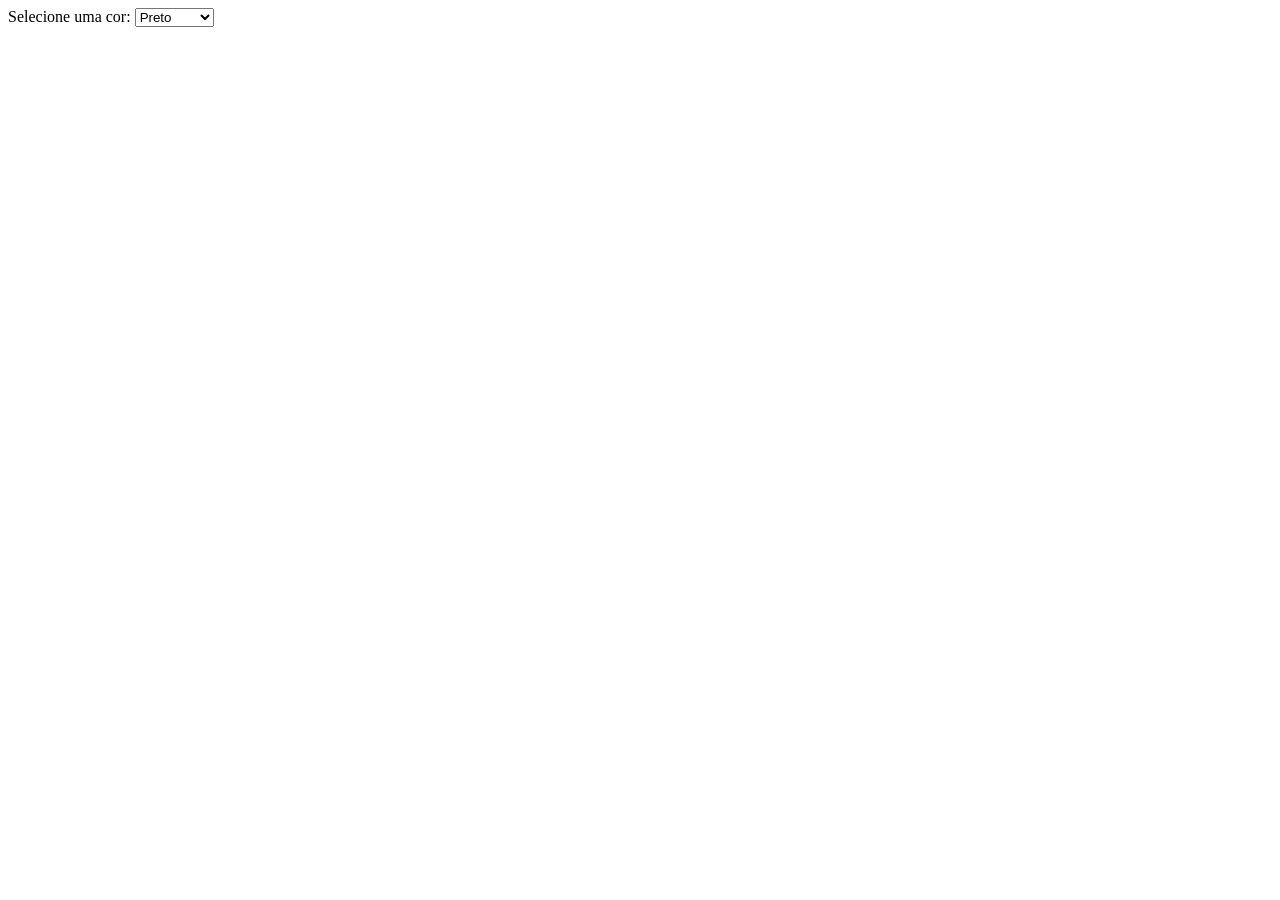
==== codigo-resistor/index.html @ 1f9bb3e5 "Reorganização Códigos" ====
<!DOCTYPE html>
<html lang="en">
<head>
    <meta charset="UTF-8">
    <meta name="viewport" content="width=device-width, initial-scale=1.0">
    <title>Document</title>
</head>
<body>
    <label for="colors">Selecione uma cor: </label>
    <select name="colors" id="colors">
        <option value="Preto">Preto</option>
        <option value="Marrom">Marrom</option>
        <option value="Vermelho">Vermelho</option>
        <option value="Laranja">Laranja</option>
        <option value="Amarelo">Amarelo</option>
        <option value="Verde">Verde</option>
        <option value="Azul">Azul</option>
        <option value="Violeta">Violeta</option>
        <option value="Cinza">Cinza</option>
        <option value="Branco">Branco</option>
        <option value="Dourado">Dourado</option>
        <option value="Prata">Prata</option>
    </select>

    <script src="calculadoraDeResistor.js"></script>
    <script src="main.js"></script>
</body>
</html>
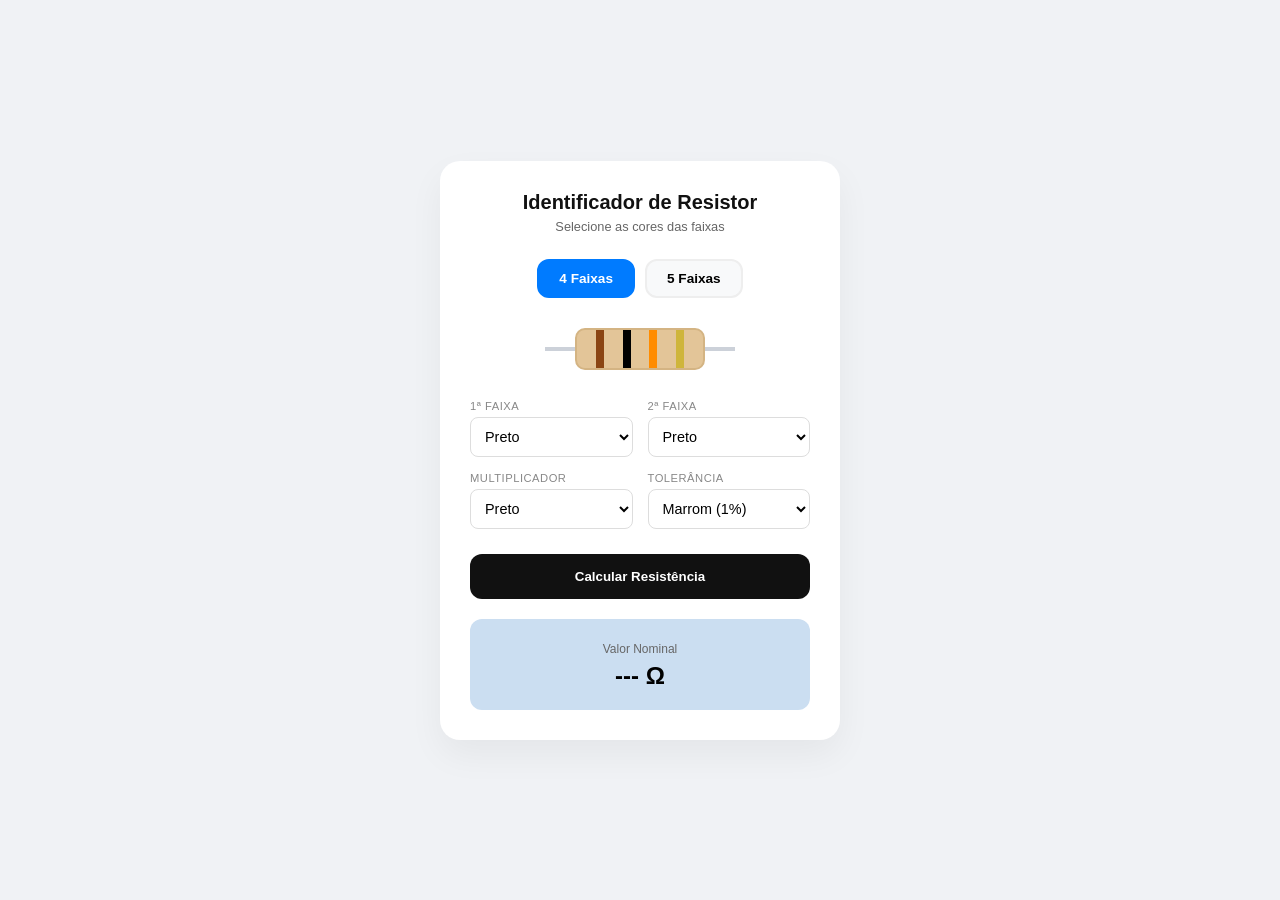
==== commit 50312160: "Nova Função - Calculadora de Resistor" ====
--- a/codigo-resistor/index.html
+++ b/codigo-resistor/index.html
@@ -1,28 +1,138 @@
 <!DOCTYPE html>
-<html lang="en">
+<html lang="pt-br">
 <head>
     <meta charset="UTF-8">
     <meta name="viewport" content="width=device-width, initial-scale=1.0">
-    <title>Document</title>
+    <title>Calculador de Resistores</title>
+    <link rel="stylesheet" href="style.css">
 </head>
 <body>
-    <label for="colors">Selecione uma cor: </label>
-    <select name="colors" id="colors">
-        <option value="Preto">Preto</option>
-        <option value="Marrom">Marrom</option>
-        <option value="Vermelho">Vermelho</option>
-        <option value="Laranja">Laranja</option>
-        <option value="Amarelo">Amarelo</option>
-        <option value="Verde">Verde</option>
-        <option value="Azul">Azul</option>
-        <option value="Violeta">Violeta</option>
-        <option value="Cinza">Cinza</option>
-        <option value="Branco">Branco</option>
-        <option value="Dourado">Dourado</option>
-        <option value="Prata">Prata</option>
-    </select>
+
+    <div class="container">
+        <header>
+            <h2>Identificador de Resistor</h2>
+            <p>Selecione as cores das faixas</p>
+        </header>
+
+        <div class="type-selector">
+            <input type="radio" id="f4" name="tipo" value="4" checked onclick="atualizarInterface(4)">
+            <label for="f4">4 Faixas</label>
+            
+            <input type="radio" id="f5" name="tipo" value="5" onclick="atualizarInterface(5)">
+            <label for="f5">5 Faixas</label>
+        </div>
+
+        <div class="resistor-preview">
+            <div class="wire"></div>
+            <div class="resistor-body">
+                <div id="v-band1" class="band color-brown"></div>
+                <div id="v-band2" class="band color-black"></div>
+                <div id="v-band3" class="band color-red" style="display: none;"></div>
+                <div id="v-band4" class="band color-orange"></div>
+                <div id="v-band5" class="band color-gold"></div>
+            </div>
+            <div class="wire"></div>
+        </div>
+
+        <div class="selectors-grid">
+            <div class="input-field">
+                <label>1ª Faixa</label>
+                <select id="sel-1">
+                    <option value="Preto">Preto</option>
+                    <option value="Marrom">Marrom</option>
+                    <option value="Vermelho">Vermelho</option>
+                    <option value="Laranja">Laranja</option>
+                    <option value="Amarelo">Amarelo</option>
+                    <option value="Verde">Verde</option>
+                    <option value="Azul">Azul</option>
+                    <option value="Violeta">Violeta</option>
+                    <option value="Cinza">Cinza</option>
+                    <option value="Branco">Branco</option>
+                </select>
+            </div>
+            <div class="input-field">
+                <label>2ª Faixa</label>
+                <select id="sel-2">
+                    <option value="Preto">Preto</option>
+                    <option value="Marrom">Marrom</option>
+                    <option value="Vermelho">Vermelho</option>
+                    <option value="Laranja">Laranja</option>
+                    <option value="Amarelo">Amarelo</option>
+                    <option value="Verde">Verde</option>
+                    <option value="Azul">Azul</option>
+                    <option value="Violeta">Violeta</option>
+                    <option value="Cinza">Cinza</option>
+                    <option value="Branco">Branco</option>
+                </select>
+            </div>
+            <div id="box-3" class="input-field" style="display: none;">
+                <label>3ª Faixa</label>
+                <select id="sel-3">
+                    <option value="Preto">Preto</option>
+                    <option value="Marrom">Marrom</option>
+                    <option value="Vermelho">Vermelho</option>
+                    <option value="Laranja">Laranja</option>
+                    <option value="Amarelo">Amarelo</option>
+                    <option value="Verde">Verde</option>
+                    <option value="Azul">Azul</option>
+                    <option value="Violeta">Violeta</option>
+                    <option value="Cinza">Cinza</option>
+                    <option value="Branco">Branco</option>
+                </select>
+            </div>
+            <div class="input-field">
+                <label>Multiplicador</label>
+                <select id="sel-mult">
+                    <option value="Preto">Preto</option>
+                    <option value="Marrom">Marrom</option>
+                    <option value="Vermelho">Vermelho</option>
+                    <option value="Laranja">Laranja</option>
+                    <option value="Amarelo">Amarelo</option>
+                    <option value="Verde">Verde</option>
+                    <option value="Azul">Azul</option>
+                    <option value="Violeta">Violeta</option>
+                    <option value="Cinza">Cinza</option>
+                    <option value="Branco">Branco</option>
+                    <option value="Dourado">Dourado</option>
+                    <option value="Prata">Prata</option>
+                </select>
+            </div>
+            <div class="input-field">
+                <label>Tolerância</label>
+                <select id="sel-tol">
+                    <option value="Marrom">Marrom (1%)</option>
+                    <option value="Vermelho">Vermelho (2%)</option>
+                    <option value="Verde">Verde (0.5%)</option>
+                    <option value="Azul">Azul (0.25%)</option>
+                    <option value="Violeta">Violeta (0.1%)</option>
+                    <option value="Cinza">Cinza (0.05%)</option>
+                    <option value="Dourado">Dourado (5%)</option>
+                    <option value="Prata">Prata (10%)</option>
+                </select>
+            </div>
+        </div>
+
+        <button class="btn-calc" id="btn-calcular">Calcular Resistência</button>
+
+        <div class="display-screen">
+            <div class="result-item">
+                <small>Valor Nominal</small>
+                <strong id="res-val">--- Ω</strong>
+            </div>
+        </div>
+    </div>
 
     <script src="calculadoraDeResistor.js"></script>
     <script src="main.js"></script>
+    <script>
+        function atualizarInterface(n) {
+            const b3Vis = document.getElementById('v-band3');
+            const b3Sel = document.getElementById('box-3');
+            const display = (n === 5) ? 'block' : 'none';
+            
+            b3Vis.style.display = display;
+            b3Sel.style.display = display;
+        }
+    </script>
 </body>
 </html>
--- a/codigo-resistor/style.css
+++ b/codigo-resistor/style.css
@@ -0,0 +1,129 @@
+* { box-sizing: border-box; margin: 0; padding: 0; }
+
+body {
+    font-family: 'Inter', -apple-system, sans-serif;
+    background: #f0f2f5;
+    display: flex;
+    justify-content: center;
+    align-items: center;
+    min-height: 100vh;
+}
+
+.container {
+    background: #fff;
+    width: 90%;
+    max-width: 400px;
+    padding: 30px;
+    border-radius: 20px;
+    box-shadow: 0 15px 35px rgba(0,0,0,0.05);
+}
+
+header { text-align: center; margin-bottom: 25px; }
+header h2 { font-size: 1.25rem; color: #111; }
+header p { font-size: 0.8rem; color: #666; margin-top: 5px; }
+
+/* Seletores de Tipo */
+.type-selector {
+    display: flex;
+    justify-content: center;
+    gap: 10px;
+    margin-bottom: 20px;
+}
+
+.type-selector label {
+    padding: 10px 20px;
+    background: #f8f9fa;
+    border: 2px solid #eee;
+    border-radius: 12px;
+    cursor: pointer;
+    font-size: 0.85rem;
+    font-weight: 600;
+}
+
+.type-selector input:checked + label {
+    background: #007bff;
+    color: white;
+    border-color: #007bff;
+}
+
+.type-selector input { display: none; }
+
+/* Desenho do Resistor */
+.resistor-preview {
+    display: flex;
+    align-items: center;
+    justify-content: center;
+    margin: 30px 0;
+}
+
+.resistor-body {
+    width: 130px;
+    height: 42px;
+    background: #e3c598;
+    border-radius: 10px;
+    display: flex;
+    justify-content: space-evenly;
+    border: 2px solid #d4b483;
+}
+
+.wire { width: 30px; height: 4px; background: #ccd1d9; }
+.band { width: 8px; height: 100%; }
+
+/* Grid de Formulário */
+.selectors-grid {
+    display: grid;
+    grid-template-columns: 1fr 1fr;
+    gap: 15px;
+}
+
+.input-field label {
+    font-size: 0.7rem;
+    text-transform: uppercase;
+    letter-spacing: 0.5px;
+    color: #888;
+    margin-bottom: 5px;
+    display: block;
+}
+
+select {
+    width: 100%;
+    padding: 10px;
+    border-radius: 8px;
+    border: 1px solid #ddd;
+    background-color: #fff;
+    font-size: 0.9rem;
+}
+
+/* Botão e Resultado */
+.btn-calc {
+    width: 100%;
+    margin-top: 25px;
+    padding: 15px;
+    background: #111;
+    color: #fff;
+    border: none;
+    border-radius: 12px;
+    font-weight: 700;
+    cursor: pointer;
+    transition: transform 0.1s;
+}
+
+.btn-calc:active { transform: scale(0.98); }
+
+.display-screen {
+    margin-top: 20px;
+    background: #cbdef1;
+    padding: 20px;
+    border-radius: 12px;
+    text-align: center;
+}
+
+.result-item small { color: #666; font-size: 0.75rem; }
+.result-item strong { display: block; font-size: 1.5rem; color: #000; margin-top: 5px; }
+
+/* Cores das Faixas */
+.color-brown { background: #8b4513; }
+.color-black { background: #000; }
+.color-red   { background: #d00; }
+.color-orange{ background: #ff8c00; }
+.color-gold  { background: #cfb53b; }
